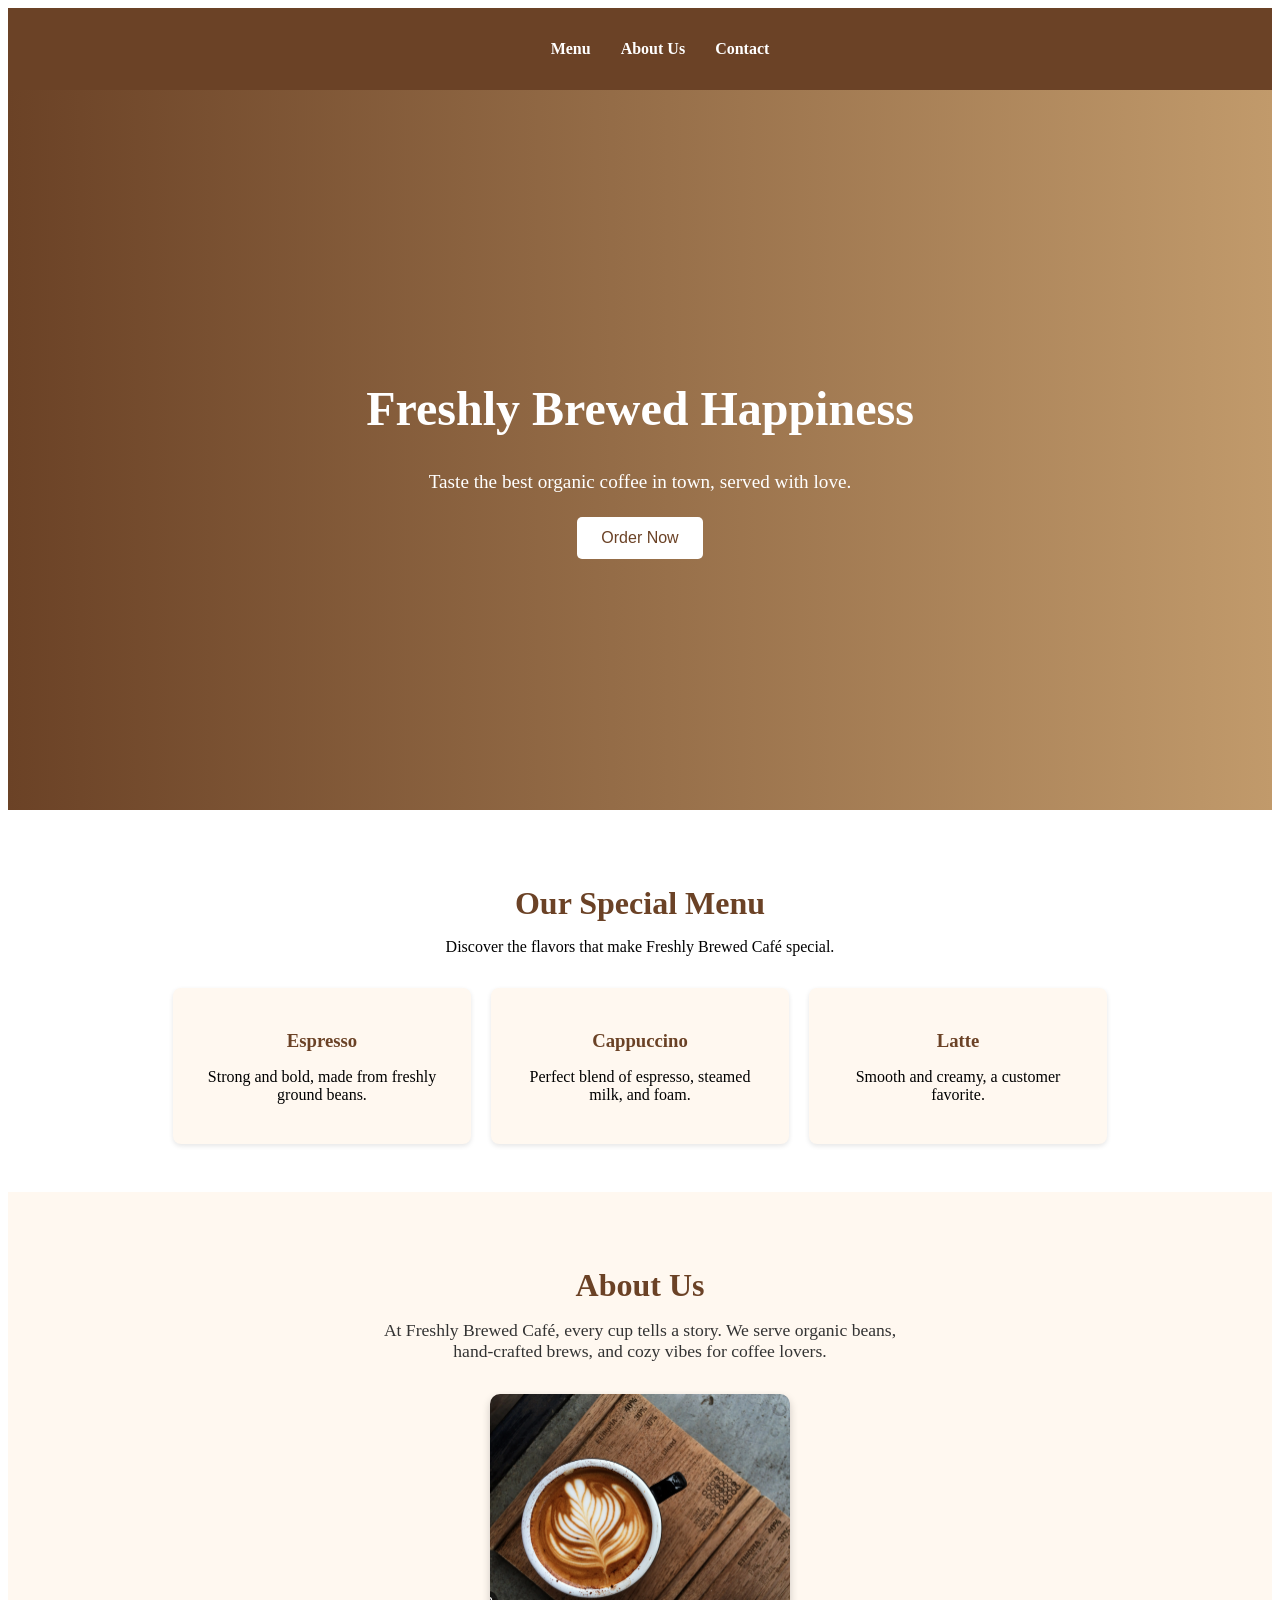
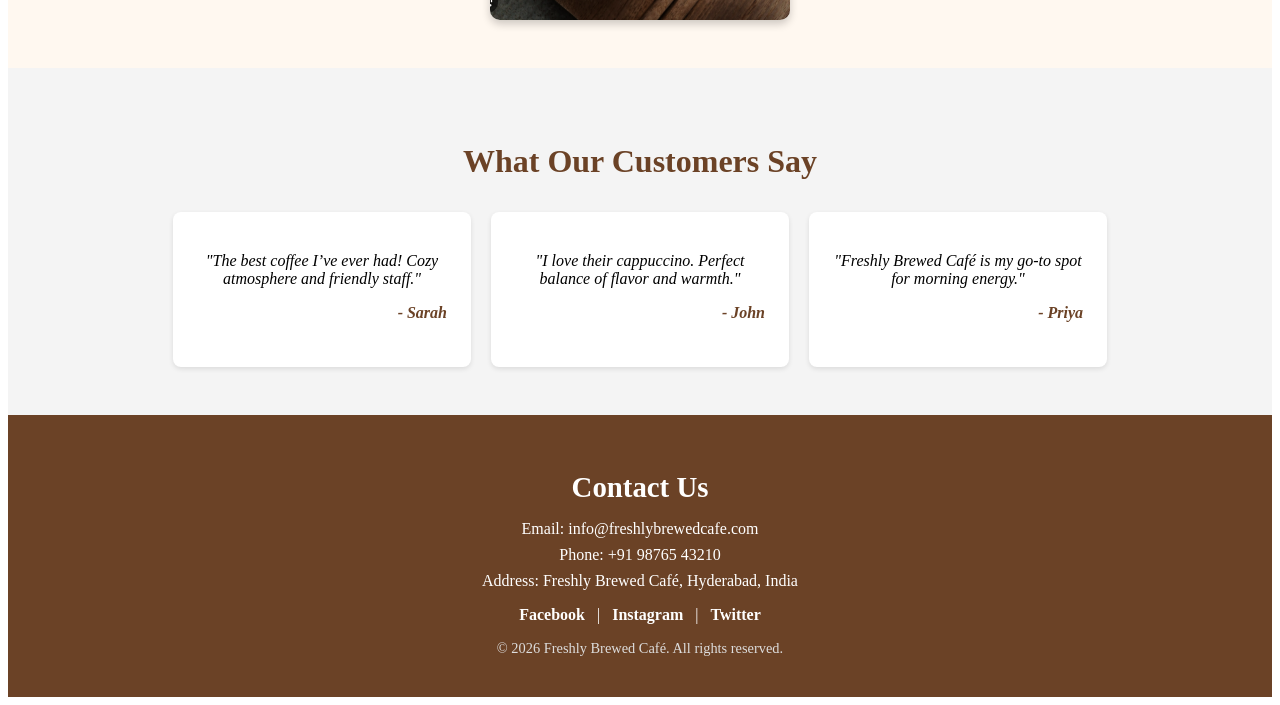
==== index.html @ b4a3add0 "Level 1 - Coffee Shop Landing Page" ====
<!DOCTYPE html>
<html lang="en">
<head>
    <meta charset="UTF-8">
    <meta name="viewport" content="width=device-width, initial-scale=1.0">
    <title> Coffee shop </title>
    <link rel="stylesheet" href="style.css">
</head>
<body>
    <!-- Navigation Bar -->
<nav>
  <ul>
    <li><a href="#features">Menu</a></li>
    <li><a href="#about">About Us</a></li>
    <li><a href="#contact">Contact</a></li>
  </ul>
</nav>


<!-- Hero Section -->
<section class="hero">
  <!-- Main headline -->
  <h1>Freshly Brewed Happiness</h1>
  
  <!-- Subheadline -->
  <p>Taste the best organic coffee in town, served with love.</p>
  
  <!-- Call-to-action button -->
  <button>Order Now</button>
</section>

<!-- Features Section (Menu Highlights) -->
<section id="features" class="section">
  <!-- Section heading -->
  <h2>Our Special Menu</h2>
  
  <!-- Short description -->
  <p>Discover the flavors that make Freshly Brewed Café special.</p>
  
  <!-- Container holding feature boxes -->
  <div class="features-container">
    
    <!-- Feature 1 -->
    <div class="feature-box">
      <h3>Espresso</h3>
      <p>Strong and bold, made from freshly ground beans.</p>
    </div>
    
    <!-- Feature 2 -->
    <div class="feature-box">
      <h3>Cappuccino</h3>
      <p>Perfect blend of espresso, steamed milk, and foam.</p>
    </div>
    
    <!-- Feature 3 -->
    <div class="feature-box">
      <h3>Latte</h3>
      <p>Smooth and creamy, a customer favorite.</p>
    </div>
    
  </div>
</section>


<!-- About Section -->
<section id="about" class="section about">
  <!-- Section heading -->
  <h2>About Us</h2>
  
  <!-- Short description -->
  <p>At Freshly Brewed Café, every cup tells a story. 
     We serve organic beans, hand‑crafted brews, and cozy vibes for coffee lovers.</p>
  
  <!-- Optional image (place a coffee photo in your project folder as coffee.jpg) -->
  <img src="coffee.png" alt="Coffee cup" class="about-img">
</section>


    <!-- Testimonials Section -->
<section id="testimonials" class="section testimonials">
  <!-- Section heading -->
  <h2>What Our Customers Say</h2>
  
  <!-- Container for testimonials -->
  <div class="testimonials-container">
    
    <!-- Testimonial 1 -->
    <div class="testimonial-box">
      <p>"The best coffee I’ve ever had! Cozy atmosphere and friendly staff."</p>
      <h4>- Sarah</h4>
    </div>
    
    <!-- Testimonial 2 -->
    <div class="testimonial-box">
      <p>"I love their cappuccino. Perfect balance of flavor and warmth."</p>
      <h4>- John</h4>
    </div>
    
    <!-- Testimonial 3 -->
    <div class="testimonial-box">
      <p>"Freshly Brewed Café is my go-to spot for morning energy."</p>
      <h4>- Priya</h4>
    </div>
    
  </div>
</section>

<!-- Contact/Footer Section -->
<footer id="contact" class="footer">
  <!-- Heading -->
  <h2>Contact Us</h2>
  
  <!-- Contact details -->
  <p>Email: info@freshlybrewedcafe.com</p>
  <p>Phone: +91 98765 43210</p>
  <p>Address: Freshly Brewed Café, Hyderabad, India</p>
  
  <!-- Social links -->
  <div class="social-links">
    <a href="#">Facebook</a> |
    <a href="#">Instagram</a> |
    <a href="#">Twitter</a>
  </div>
  
  <!-- Copyright -->
  <p class="copyright">© 2026 Freshly Brewed Café. All rights reserved.</p>
</footer>

</body>
</html>
---- style.css ----
/* Navigation Bar */
nav {
  background: #6b4226; /* coffee brown */
  color: #fff;
  padding: 1rem;
  position: sticky; /* stays at top when scrolling */
  top: 0;
}

nav ul {
  display: flex;
  justify-content: center;
  list-style: none;
}

nav ul li {
  margin: 0 15px;
}

nav ul li a {
  color: #fff;
  text-decoration: none;
  font-weight: bold;
}

/* Hero Section Styling */
.hero {
  height: 80vh; /* takes 80% of screen height */
  display: flex; /* flexbox for alignment */
  flex-direction: column; /* stack items vertically */
  justify-content: center; /* center vertically */
  align-items: center; /* center horizontally */
  background: linear-gradient(to right, #6b4226, #c19a6b); /* coffee brown gradient */
  color: #fff; /* white text for contrast */
  text-align: center; /* center text */
}

.hero h1 {
  font-size: 3rem; /* large headline */
  margin-bottom: 1rem;
}

.hero p {
  font-size: 1.2rem; /* subheadline size */
  margin-bottom: 1.5rem;
}

.hero button {
  padding: 12px 24px;
  border: none;
  background: #fff; /* white button */
  color: #6b4226; /* coffee brown text */
  cursor: pointer;
  font-size: 1rem;
  border-radius: 5px; /* rounded corners */
  transition: 0.3s ease; /* smooth hover effect */
}

.hero button:hover {
  background: #f4f4f4; /* light gray on hover */
}


/* Features Section */
.section {
  padding: 3rem 1rem; /* spacing around section */
  text-align: center; /* center heading and text */
}

.section h2 {
  margin-bottom: 1rem;
  font-size: 2rem;
  color: #6b4226; /* coffee brown */
}

.features-container {
  display: flex; /* arrange feature boxes side by side */
  justify-content: center; /* center them horizontally */
  gap: 20px; /* space between boxes */
  flex-wrap: wrap; /* allow wrapping on smaller screens */
  margin-top: 2rem;
}

.feature-box {
  background: #fff8f0; /* warm coffee-like background */
  padding: 1.5rem;
  border-radius: 8px;
  width: 250px;
  box-shadow: 0 2px 5px rgba(0,0,0,0.1);
}

.feature-box h3 {
  margin-bottom: 0.5rem;
  color: #6b4226; /* coffee brown */
}


/* About Section */
.about {
  background: #fff8f0; /* warm coffee-like background */
  padding: 3rem 1rem;
}

.about h2 {
  margin-bottom: 1rem;
  font-size: 2rem;
  color: #6b4226; /* coffee brown */
}

.about p {
  max-width: 600px; /* limit text width for readability */
  margin: 0 auto 2rem auto; /* center text with spacing below */
  font-size: 1.1rem;
  color: #333;
}

.about-img {
  display: block;
  margin: 0 auto; /* center image */
  width: 300px; /* fixed size */
  border-radius: 10px; /* rounded corners */
  box-shadow: 0 4px 8px rgba(0,0,0,0.2); /* subtle shadow */
}


/* Testimonials Section */
.testimonials {
  background: #f4f4f4; /* light background for contrast */
  padding: 3rem 1rem;
}

.testimonials h2 {
  margin-bottom: 1rem;
  font-size: 2rem;
  color: #6b4226; /* coffee brown */
}

.testimonials-container {
  display: flex;
  justify-content: center;
  gap: 20px;
  flex-wrap: wrap; /* wrap on smaller screens */
  margin-top: 2rem;
}

.testimonial-box {
  background: #fff;
  padding: 1.5rem;
  border-radius: 8px;
  width: 250px;
  box-shadow: 0 2px 5px rgba(0,0,0,0.1);
  font-style: italic; /* make quotes look stylish */
}

.testimonial-box h4 {
  margin-top: 1rem;
  text-align: right;
  color: #6b4226;
}
/* Footer Section */
.footer {
  background: #6b4226; /* coffee brown */
  color: #fff;
  text-align: center;
  padding: 2rem 1rem;
}

.footer h2 {
  margin-bottom: 1rem;
  font-size: 1.8rem;
}

.footer p {
  margin: 0.5rem 0;
}

.social-links {
  margin: 1rem 0;
}

.social-links a {
  color: #fff;
  text-decoration: none;
  margin: 0 8px;
  font-weight: bold;
}

.social-links a:hover {
  text-decoration: underline;
}

.footer .copyright {
  margin-top: 1rem;
  font-size: 0.9rem;
  color: #ddd;
}

/* Responsive Design */

/* For tablets and smaller screens */
@media (max-width: 768px) {
  .hero h1 {
    font-size: 2.2rem; /* smaller headline */
  }

  .hero p {
    font-size: 1rem;
  }

  .features-container {
    flex-direction: column; /* stack features vertically */
    align-items: center;
  }

  .testimonials-container {
    flex-direction: column; /* stack testimonials vertically */
    align-items: center;
  }

  .about-img {
    width: 80%; /* make image flexible */
  }
}

/* For mobile phones */
@media (max-width: 480px) {
  nav ul {
    flex-direction: column; /* stack nav links */
    gap: 10px;
  }

  .hero {
    padding: 2rem 1rem;
    height: auto; /* allow content to fit naturally */
  }

  .hero h1 {
    font-size: 1.8rem;
  }

  .hero p {
    font-size: 0.9rem;
  }

  .hero button {
    width: 100%; /* full-width button on mobile */
  }

  .feature-box,
  .testimonial-box {
    width: 90%; /* take most of screen width */
  }
}

/* Extra Responsive Tweaks */

/* Tablet screens */
@media (max-width: 768px) {
  nav ul {
    flex-wrap: wrap; /* allow nav links to wrap */
  }

  .hero h1 {
    font-size: 2.2rem;
  }

  .features-container,
  .testimonials-container {
    flex-direction: column; /* stack vertically */
    align-items: center;
  }

  .feature-box,
  .testimonial-box {
    width: 80%; /* wider boxes for tablet */
  }
}

/* Mobile screens */
@media (max-width: 480px) {
  nav ul {
    flex-direction: column;
    gap: 10px;
  }

  .hero {
    padding: 2rem 1rem;
    height: auto;
  }

  .hero h1 {
    font-size: 1.8rem;
  }

  .hero p {
    font-size: 0.9rem;
  }

  .hero button {
    width: 100%; /* full-width button */
  }

  .about-img {
    width: 90%; /* flexible image */
  }

  .feature-box,
  .testimonial-box {
    width: 95%; /* almost full screen */
  }

  .footer {
    font-size: 0.9rem; /* smaller text for mobile */
  }
}
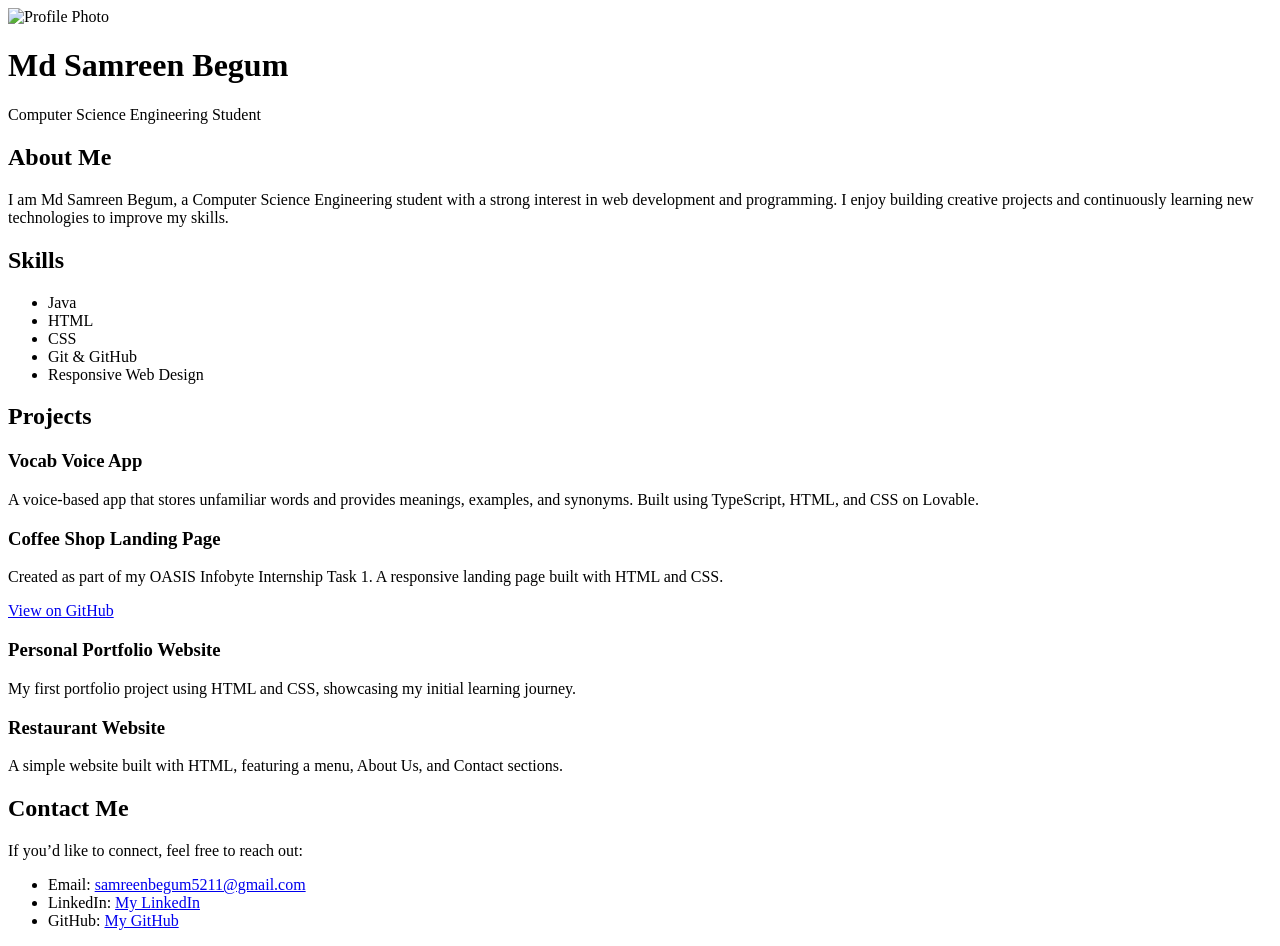
==== commit d2c1e054: "Task 2 - Personal Portfolio project(index.html)" ====
--- a/index.html
+++ b/index.html
@@ -1,130 +1,111 @@
 <!DOCTYPE html>
 <html lang="en">
 <head>
-    <meta charset="UTF-8">
-    <meta name="viewport" content="width=device-width, initial-scale=1.0">
-    <title> Coffee shop </title>
+    <meta charset="UTF-8"> <!-- Sets character encoding -->
+    <meta name="viewport" content="width=device-width, initial-scale=1.0"> <!-- Makes site responsive -->
+    <title>Samreen's Portfolio</title>
+    <!-- Link to external CSS file -->
     <link rel="stylesheet" href="style.css">
 </head>
 <body>
-    <!-- Navigation Bar -->
-<nav>
-  <ul>
-    <li><a href="#features">Menu</a></li>
-    <li><a href="#about">About Us</a></li>
-    <li><a href="#contact">Contact</a></li>
-  </ul>
-</nav>
+
+    
+    <!DOCTYPE html>
+<html lang="en">
+<head>
+    <meta charset="UTF-8"> <!-- Sets character encoding -->
+    <meta name="viewport" content="width=device-width, initial-scale=1.0"> <!-- Makes site responsive -->
+    <title>Md Samreen Begum - Portfolio</title>
+    <!-- Link to external CSS file -->
+    <link rel="stylesheet" href="style.css">
+</head>
+<body>
+
+    <!-- Hero/Profile Section -->
+    <header>
+        <!-- Profile image (placeholder for now, replace with your photo later) -->
+        <img src="https://via.placeholder.com/120" alt="Profile Photo">
+        
+        <!-- Your name -->
+        <h1>Md Samreen Begum</h1>
+        
+        <!-- Your role/title -->
+        <p>Computer Science Engineering Student</p>
+    </header>
+    <!-- About Me Section -->
+<section id="about">
+    <!-- Section heading -->
+    <h2>About Me</h2>
+    
+    <!-- Short introduction paragraph -->
+    <p>
+        I am Md Samreen Begum, a Computer Science Engineering student with a strong interest in web development and programming. 
+        I enjoy building creative projects and continuously learning new technologies to improve my skills.
+    </p>
+</section>
+<!-- Skills Section -->
+<section id="skills">
+    <!-- Section heading -->
+    <h2>Skills</h2>
+    
+    <!-- Skills list/grid -->
+    <ul>
+        <li>Java</li>
+        <li>HTML</li>
+        <li>CSS</li>
+        <li>Git & GitHub</li>
+        <li>Responsive Web Design</li>
+    </ul>
+</section>
+<!-- Projects Section -->
+<section id="projects">
+    <h2>Projects</h2>
+    
+    <div class="project-card">
+        <h3>Vocab Voice App</h3>
+        <p>A voice-based app that stores unfamiliar words and provides meanings, examples, and synonyms. Built using TypeScript, HTML, and CSS on Lovable.</p>
+        <a href="#"https://github.com/samreenbegum19/vocab-voice-capture></a>
+    </div>
+
+    <div class="project-card">
+        <h3>Coffee Shop Landing Page</h3>
+        <p>Created as part of my OASIS Infobyte Internship Task 1. A responsive landing page built with HTML and CSS.</p>
+        <a href=https://github.com/samreenbegum19/OIBSIP>View on GitHub</a>
+    </div>
+
+    <div class="project-card">
+        <h3>Personal Portfolio Website</h3>
+        <p>My first portfolio project using HTML and CSS, showcasing my initial learning journey.</p>
+    </div>
+
+    <div class="project-card">
+        <h3>Restaurant Website</h3>
+        <p>A simple website built with HTML, featuring a menu, About Us, and Contact sections.</p>
+    </div>
+</section>
+
+<!-- Contact Section -->
+<section id="contact">
+    <h2>Contact Me</h2>
+    
+    <p>If you’d like to connect, feel free to reach out:</p>
+    
+    <ul>
+        <li>Email: <a href="mailto:samreenbegum5211@gmail.com">samreenbegum5211@gmail.com</a></li>
+        <li>LinkedIn: 
+            <a href="https://www.linkedin.com/in/mdsamreen-begum-343966332/overlay/contact-info/?lipi=urn%3Ali%3Apage%3Ad_flagship3_profile_view_base%3Br3zeXbCHRDmmhQFbpqak6g%3D%3D" target="_blank">
+                My LinkedIn
+            </a>
+        </li>
+        <li>GitHub: 
+            <a href="https://github.com/samreenbegum19" target="_blank">
+                My GitHub
+            </a>
+        </li>
+    </ul>
+</section>
+
+</body>
+</html>
 
 
-<!-- Hero Section -->
-<section class="hero">
-  <!-- Main headline -->
-  <h1>Freshly Brewed Happiness</h1>
-  
-  <!-- Subheadline -->
-  <p>Taste the best organic coffee in town, served with love.</p>
-  
-  <!-- Call-to-action button -->
-  <button>Order Now</button>
-</section>
-
-<!-- Features Section (Menu Highlights) -->
-<section id="features" class="section">
-  <!-- Section heading -->
-  <h2>Our Special Menu</h2>
-  
-  <!-- Short description -->
-  <p>Discover the flavors that make Freshly Brewed Café special.</p>
-  
-  <!-- Container holding feature boxes -->
-  <div class="features-container">
-    
-    <!-- Feature 1 -->
-    <div class="feature-box">
-      <h3>Espresso</h3>
-      <p>Strong and bold, made from freshly ground beans.</p>
-    </div>
-    
-    <!-- Feature 2 -->
-    <div class="feature-box">
-      <h3>Cappuccino</h3>
-      <p>Perfect blend of espresso, steamed milk, and foam.</p>
-    </div>
-    
-    <!-- Feature 3 -->
-    <div class="feature-box">
-      <h3>Latte</h3>
-      <p>Smooth and creamy, a customer favorite.</p>
-    </div>
-    
-  </div>
-</section>
-
-
-<!-- About Section -->
-<section id="about" class="section about">
-  <!-- Section heading -->
-  <h2>About Us</h2>
-  
-  <!-- Short description -->
-  <p>At Freshly Brewed Café, every cup tells a story. 
-     We serve organic beans, hand‑crafted brews, and cozy vibes for coffee lovers.</p>
-  
-  <!-- Optional image (place a coffee photo in your project folder as coffee.jpg) -->
-  <img src="coffee.png" alt="Coffee cup" class="about-img">
-</section>
-
-
-    <!-- Testimonials Section -->
-<section id="testimonials" class="section testimonials">
-  <!-- Section heading -->
-  <h2>What Our Customers Say</h2>
-  
-  <!-- Container for testimonials -->
-  <div class="testimonials-container">
-    
-    <!-- Testimonial 1 -->
-    <div class="testimonial-box">
-      <p>"The best coffee I’ve ever had! Cozy atmosphere and friendly staff."</p>
-      <h4>- Sarah</h4>
-    </div>
-    
-    <!-- Testimonial 2 -->
-    <div class="testimonial-box">
-      <p>"I love their cappuccino. Perfect balance of flavor and warmth."</p>
-      <h4>- John</h4>
-    </div>
-    
-    <!-- Testimonial 3 -->
-    <div class="testimonial-box">
-      <p>"Freshly Brewed Café is my go-to spot for morning energy."</p>
-      <h4>- Priya</h4>
-    </div>
-    
-  </div>
-</section>
-
-<!-- Contact/Footer Section -->
-<footer id="contact" class="footer">
-  <!-- Heading -->
-  <h2>Contact Us</h2>
-  
-  <!-- Contact details -->
-  <p>Email: info@freshlybrewedcafe.com</p>
-  <p>Phone: +91 98765 43210</p>
-  <p>Address: Freshly Brewed Café, Hyderabad, India</p>
-  
-  <!-- Social links -->
-  <div class="social-links">
-    <a href="#">Facebook</a> |
-    <a href="#">Instagram</a> |
-    <a href="#">Twitter</a>
-  </div>
-  
-  <!-- Copyright -->
-  <p class="copyright">© 2026 Freshly Brewed Café. All rights reserved.</p>
-</footer>
-
-</body>
-</html>
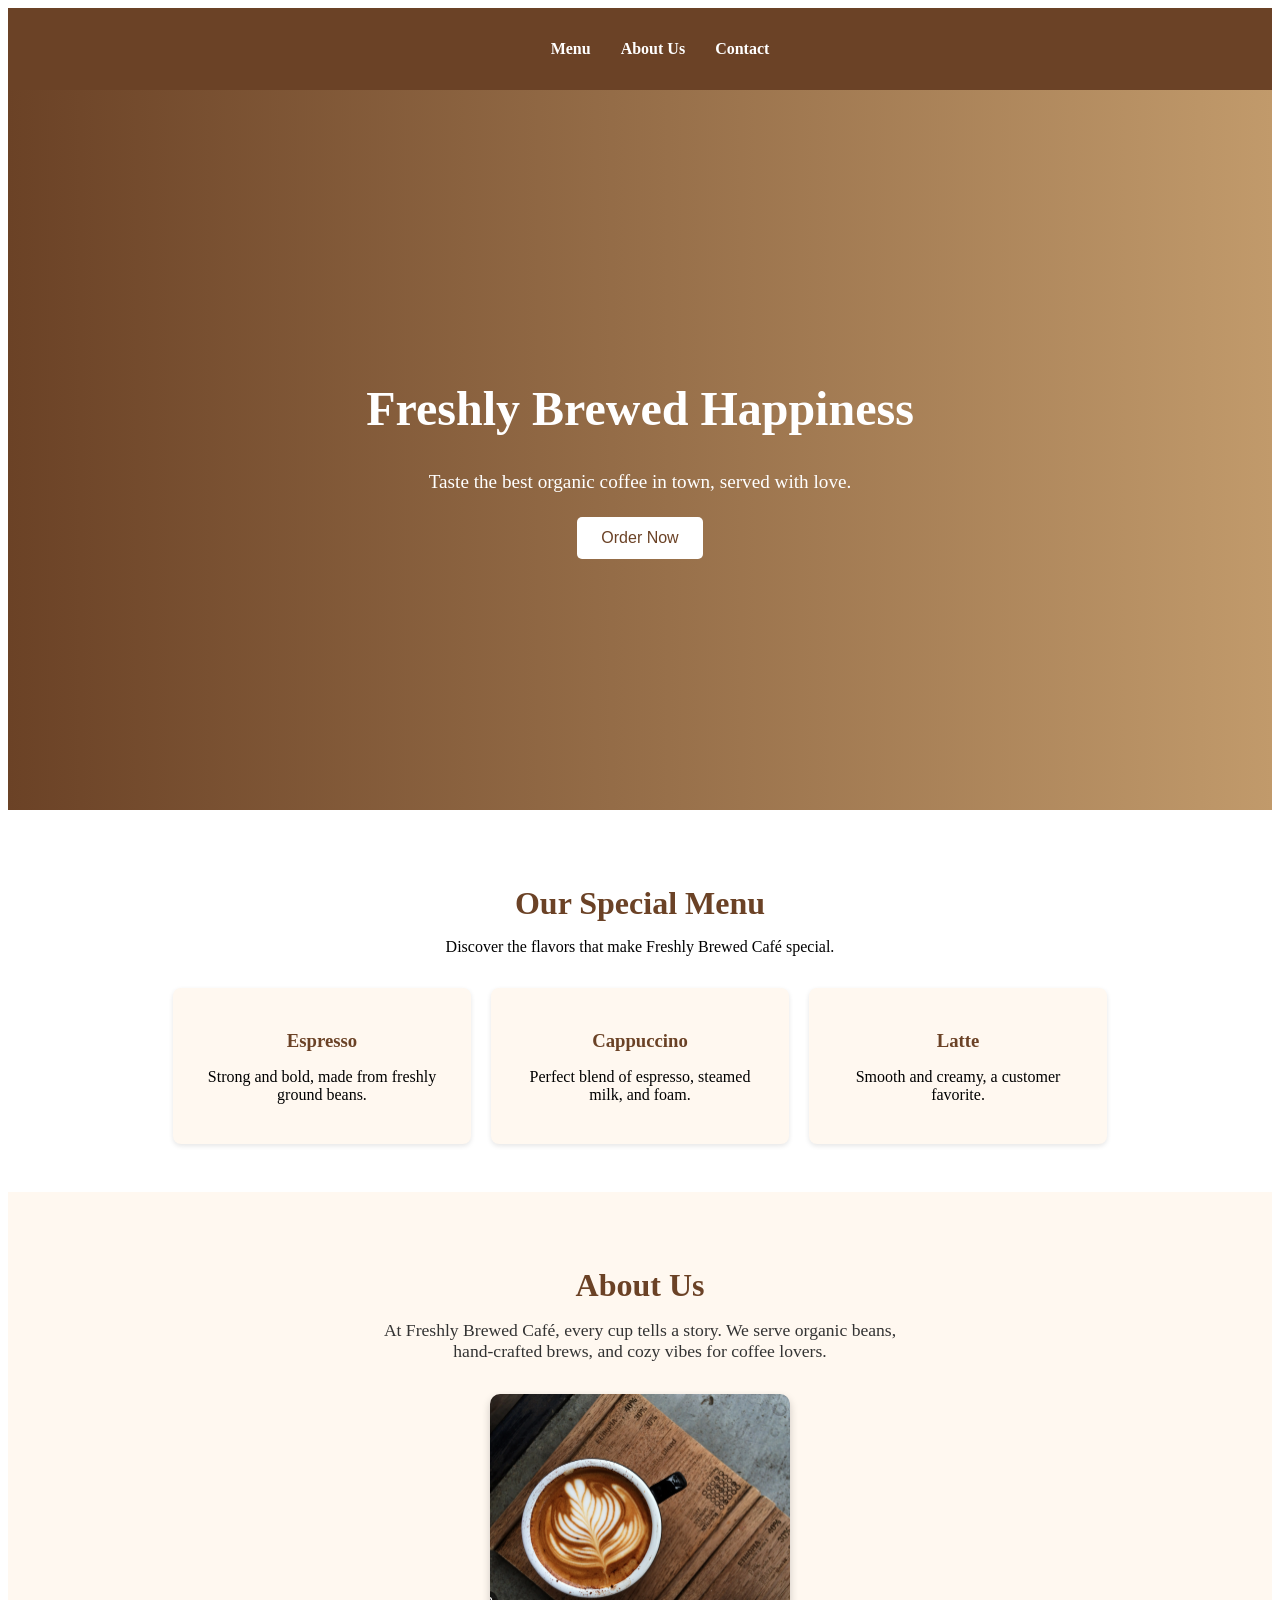
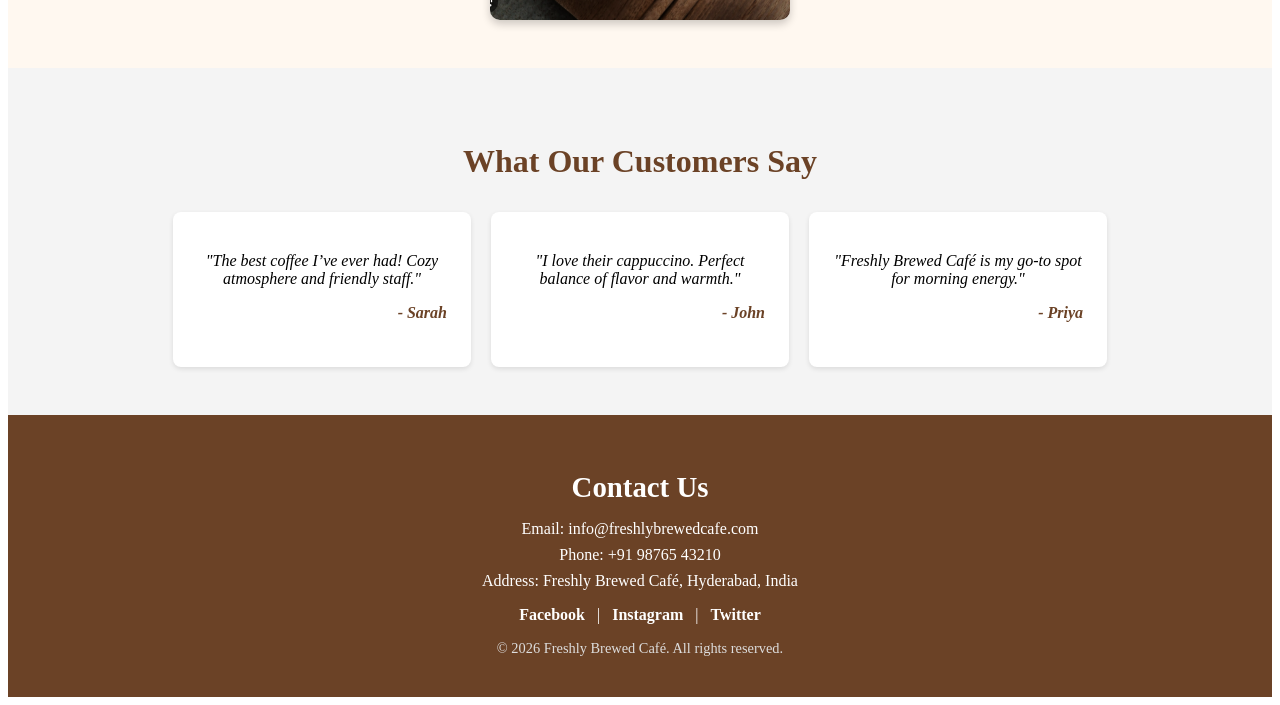
==== commit 8a92d323: "Add files via upload" ====
--- a/index.html
+++ b/index.html
@@ -1,111 +1,130 @@
 <!DOCTYPE html>
 <html lang="en">
 <head>
-    <meta charset="UTF-8"> <!-- Sets character encoding -->
-    <meta name="viewport" content="width=device-width, initial-scale=1.0"> <!-- Makes site responsive -->
-    <title>Samreen's Portfolio</title>
-    <!-- Link to external CSS file -->
+    <meta charset="UTF-8">
+    <meta name="viewport" content="width=device-width, initial-scale=1.0">
+    <title> Coffee shop </title>
     <link rel="stylesheet" href="style.css">
 </head>
 <body>
+    <!-- Navigation Bar -->
+<nav>
+  <ul>
+    <li><a href="#features">Menu</a></li>
+    <li><a href="#about">About Us</a></li>
+    <li><a href="#contact">Contact</a></li>
+  </ul>
+</nav>
 
-    
-    <!DOCTYPE html>
-<html lang="en">
-<head>
-    <meta charset="UTF-8"> <!-- Sets character encoding -->
-    <meta name="viewport" content="width=device-width, initial-scale=1.0"> <!-- Makes site responsive -->
-    <title>Md Samreen Begum - Portfolio</title>
-    <!-- Link to external CSS file -->
-    <link rel="stylesheet" href="style.css">
-</head>
-<body>
 
-    <!-- Hero/Profile Section -->
-    <header>
-        <!-- Profile image (placeholder for now, replace with your photo later) -->
-        <img src="https://via.placeholder.com/120" alt="Profile Photo">
-        
-        <!-- Your name -->
-        <h1>Md Samreen Begum</h1>
-        
-        <!-- Your role/title -->
-        <p>Computer Science Engineering Student</p>
-    </header>
-    <!-- About Me Section -->
-<section id="about">
-    <!-- Section heading -->
-    <h2>About Me</h2>
-    
-    <!-- Short introduction paragraph -->
-    <p>
-        I am Md Samreen Begum, a Computer Science Engineering student with a strong interest in web development and programming. 
-        I enjoy building creative projects and continuously learning new technologies to improve my skills.
-    </p>
-</section>
-<!-- Skills Section -->
-<section id="skills">
-    <!-- Section heading -->
-    <h2>Skills</h2>
-    
-    <!-- Skills list/grid -->
-    <ul>
-        <li>Java</li>
-        <li>HTML</li>
-        <li>CSS</li>
-        <li>Git & GitHub</li>
-        <li>Responsive Web Design</li>
-    </ul>
-</section>
-<!-- Projects Section -->
-<section id="projects">
-    <h2>Projects</h2>
-    
-    <div class="project-card">
-        <h3>Vocab Voice App</h3>
-        <p>A voice-based app that stores unfamiliar words and provides meanings, examples, and synonyms. Built using TypeScript, HTML, and CSS on Lovable.</p>
-        <a href="#"https://github.com/samreenbegum19/vocab-voice-capture></a>
-    </div>
-
-    <div class="project-card">
-        <h3>Coffee Shop Landing Page</h3>
-        <p>Created as part of my OASIS Infobyte Internship Task 1. A responsive landing page built with HTML and CSS.</p>
-        <a href=https://github.com/samreenbegum19/OIBSIP>View on GitHub</a>
-    </div>
-
-    <div class="project-card">
-        <h3>Personal Portfolio Website</h3>
-        <p>My first portfolio project using HTML and CSS, showcasing my initial learning journey.</p>
-    </div>
-
-    <div class="project-card">
-        <h3>Restaurant Website</h3>
-        <p>A simple website built with HTML, featuring a menu, About Us, and Contact sections.</p>
-    </div>
+<!-- Hero Section -->
+<section class="hero">
+  <!-- Main headline -->
+  <h1>Freshly Brewed Happiness</h1>
+  
+  <!-- Subheadline -->
+  <p>Taste the best organic coffee in town, served with love.</p>
+  
+  <!-- Call-to-action button -->
+  <button>Order Now</button>
 </section>
 
-<!-- Contact Section -->
-<section id="contact">
-    <h2>Contact Me</h2>
+<!-- Features Section (Menu Highlights) -->
+<section id="features" class="section">
+  <!-- Section heading -->
+  <h2>Our Special Menu</h2>
+  
+  <!-- Short description -->
+  <p>Discover the flavors that make Freshly Brewed Café special.</p>
+  
+  <!-- Container holding feature boxes -->
+  <div class="features-container">
     
-    <p>If you’d like to connect, feel free to reach out:</p>
+    <!-- Feature 1 -->
+    <div class="feature-box">
+      <h3>Espresso</h3>
+      <p>Strong and bold, made from freshly ground beans.</p>
+    </div>
     
-    <ul>
-        <li>Email: <a href="mailto:samreenbegum5211@gmail.com">samreenbegum5211@gmail.com</a></li>
-        <li>LinkedIn: 
-            <a href="https://www.linkedin.com/in/mdsamreen-begum-343966332/overlay/contact-info/?lipi=urn%3Ali%3Apage%3Ad_flagship3_profile_view_base%3Br3zeXbCHRDmmhQFbpqak6g%3D%3D" target="_blank">
-                My LinkedIn
-            </a>
-        </li>
-        <li>GitHub: 
-            <a href="https://github.com/samreenbegum19" target="_blank">
-                My GitHub
-            </a>
-        </li>
-    </ul>
+    <!-- Feature 2 -->
+    <div class="feature-box">
+      <h3>Cappuccino</h3>
+      <p>Perfect blend of espresso, steamed milk, and foam.</p>
+    </div>
+    
+    <!-- Feature 3 -->
+    <div class="feature-box">
+      <h3>Latte</h3>
+      <p>Smooth and creamy, a customer favorite.</p>
+    </div>
+    
+  </div>
 </section>
 
-</body>
-</html>
+
+<!-- About Section -->
+<section id="about" class="section about">
+  <!-- Section heading -->
+  <h2>About Us</h2>
+  
+  <!-- Short description -->
+  <p>At Freshly Brewed Café, every cup tells a story. 
+     We serve organic beans, hand‑crafted brews, and cozy vibes for coffee lovers.</p>
+  
+  <!-- Optional image (place a coffee photo in your project folder as coffee.jpg) -->
+  <img src="coffee.png" alt="Coffee cup" class="about-img">
+</section>
 
 
+    <!-- Testimonials Section -->
+<section id="testimonials" class="section testimonials">
+  <!-- Section heading -->
+  <h2>What Our Customers Say</h2>
+  
+  <!-- Container for testimonials -->
+  <div class="testimonials-container">
+    
+    <!-- Testimonial 1 -->
+    <div class="testimonial-box">
+      <p>"The best coffee I’ve ever had! Cozy atmosphere and friendly staff."</p>
+      <h4>- Sarah</h4>
+    </div>
+    
+    <!-- Testimonial 2 -->
+    <div class="testimonial-box">
+      <p>"I love their cappuccino. Perfect balance of flavor and warmth."</p>
+      <h4>- John</h4>
+    </div>
+    
+    <!-- Testimonial 3 -->
+    <div class="testimonial-box">
+      <p>"Freshly Brewed Café is my go-to spot for morning energy."</p>
+      <h4>- Priya</h4>
+    </div>
+    
+  </div>
+</section>
+
+<!-- Contact/Footer Section -->
+<footer id="contact" class="footer">
+  <!-- Heading -->
+  <h2>Contact Us</h2>
+  
+  <!-- Contact details -->
+  <p>Email: info@freshlybrewedcafe.com</p>
+  <p>Phone: +91 98765 43210</p>
+  <p>Address: Freshly Brewed Café, Hyderabad, India</p>
+  
+  <!-- Social links -->
+  <div class="social-links">
+    <a href="#">Facebook</a> |
+    <a href="#">Instagram</a> |
+    <a href="#">Twitter</a>
+  </div>
+  
+  <!-- Copyright -->
+  <p class="copyright">© 2026 Freshly Brewed Café. All rights reserved.</p>
+</footer>
+
+</body>
+</html>
